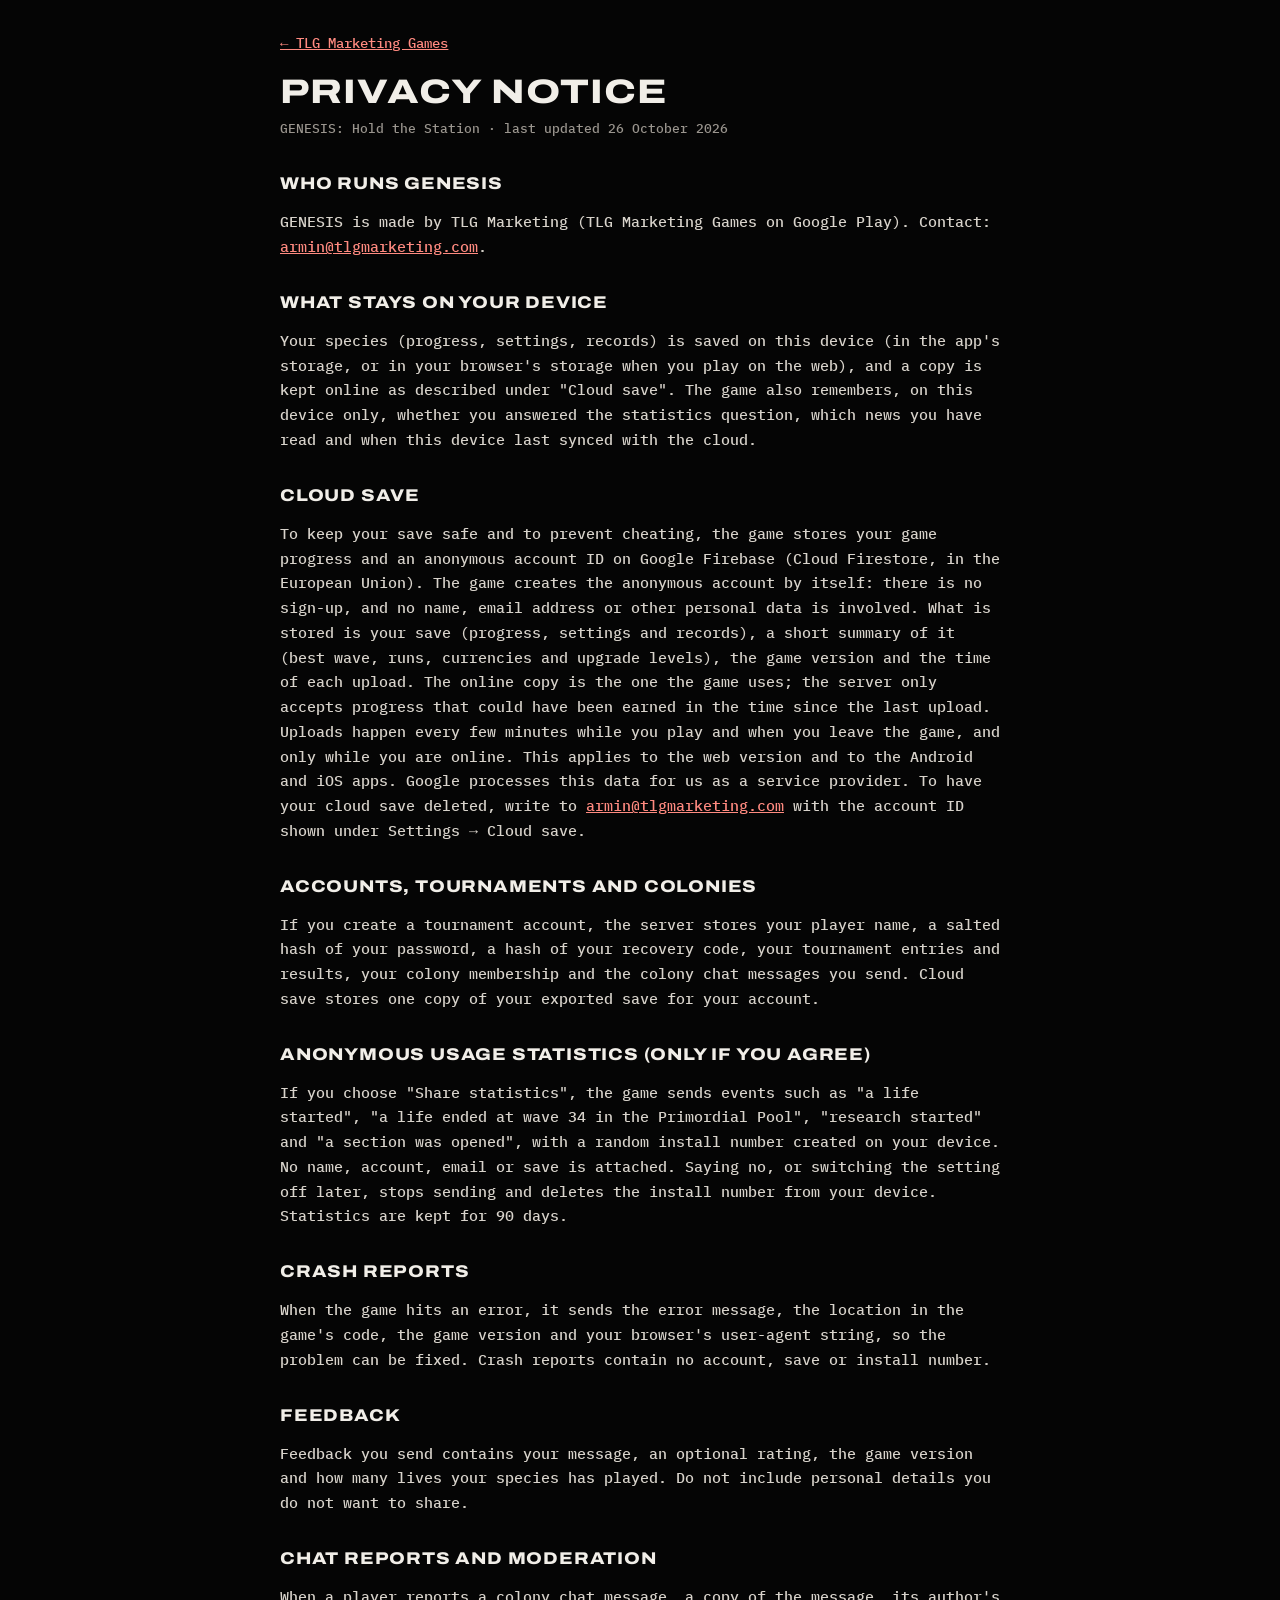
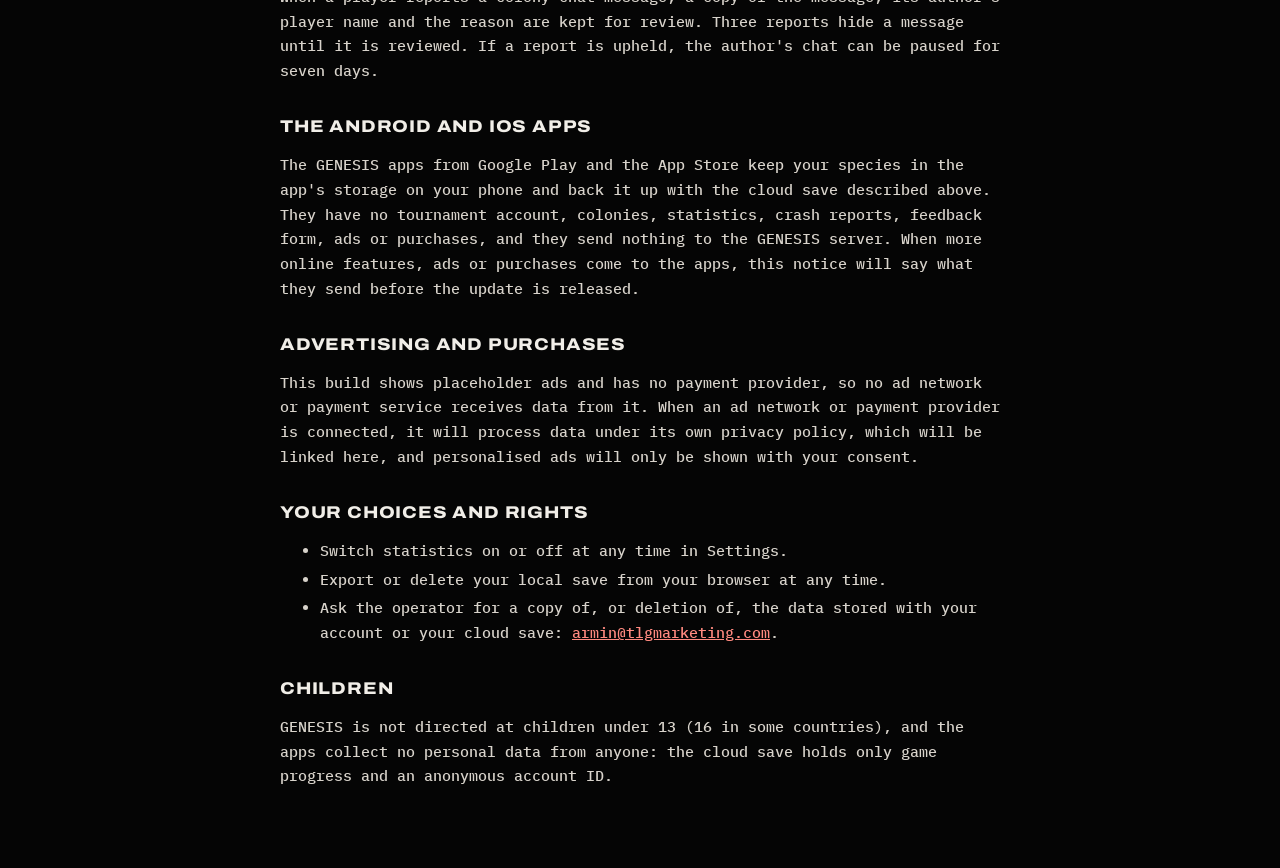
==== genesis/privacy.html @ 769822cd "TLG Marketing Games: GENESIS legal pages Co-Authored-By: Claude Opus 5.5 <noreply@anthropic.com>" ====
<!doctype html>
<html lang="en">
<head>
<meta charset="utf-8">
<meta name="viewport" content="width=device-width,initial-scale=1">
<title>GENESIS · Privacy notice</title>
<link rel="stylesheet" href="legal.css">
</head>
<body>
<main>
<p class="back-link"><a href="../">← TLG Marketing Games</a></p>
<h1>Privacy notice</h1>
<small>GENESIS: Hold the Station · last updated 26 October 2026</small>

<h2>Who runs GENESIS</h2>
<p>GENESIS is made by TLG Marketing (TLG Marketing Games on Google Play). Contact: <a href="mailto:armin@tlgmarketing.com">armin@tlgmarketing.com</a>.</p>

<h2>What stays on your device</h2>
<p>Your species (progress, settings, records) is saved on this device (in the app's storage, or in your browser's storage when you play on the web), and a copy is kept online as described under "Cloud save". The game also remembers, on this device only, whether you answered the statistics question, which news you have read and when this device last synced with the cloud.</p>

<h2>Cloud save</h2>
<p>To keep your save safe and to prevent cheating, the game stores your game progress and an anonymous account ID on Google Firebase (Cloud Firestore, in the European Union). The game creates the anonymous account by itself: there is no sign-up, and no name, email address or other personal data is involved. What is stored is your save (progress, settings and records), a short summary of it (best wave, runs, currencies and upgrade levels), the game version and the time of each upload. The online copy is the one the game uses; the server only accepts progress that could have been earned in the time since the last upload. Uploads happen every few minutes while you play and when you leave the game, and only while you are online. This applies to the web version and to the Android and iOS apps. Google processes this data for us as a service provider. To have your cloud save deleted, write to <a href="mailto:armin@tlgmarketing.com">armin@tlgmarketing.com</a> with the account ID shown under Settings → Cloud save.</p>

<h2>Accounts, tournaments and colonies</h2>
<p>If you create a tournament account, the server stores your player name, a salted hash of your password, a hash of your recovery code, your tournament entries and results, your colony membership and the colony chat messages you send. Cloud save stores one copy of your exported save for your account.</p>

<h2>Anonymous usage statistics (only if you agree)</h2>
<p>If you choose "Share statistics", the game sends events such as "a life started", "a life ended at wave 34 in the Primordial Pool", "research started" and "a section was opened", with a random install number created on your device. No name, account, email or save is attached. Saying no, or switching the setting off later, stops sending and deletes the install number from your device. Statistics are kept for 90 days.</p>

<h2>Crash reports</h2>
<p>When the game hits an error, it sends the error message, the location in the game's code, the game version and your browser's user-agent string, so the problem can be fixed. Crash reports contain no account, save or install number.</p>

<h2>Feedback</h2>
<p>Feedback you send contains your message, an optional rating, the game version and how many lives your species has played. Do not include personal details you do not want to share.</p>

<h2>Chat reports and moderation</h2>
<p>When a player reports a colony chat message, a copy of the message, its author's player name and the reason are kept for review. Three reports hide a message until it is reviewed. If a report is upheld, the author's chat can be paused for seven days.</p>

<h2>The Android and iOS apps</h2>
<p>The GENESIS apps from Google Play and the App Store keep your species in the app's storage on your phone and back it up with the cloud save described above. They have no tournament account, colonies, statistics, crash reports, feedback form, ads or purchases, and they send nothing to the GENESIS server. When more online features, ads or purchases come to the apps, this notice will say what they send before the update is released.</p>

<h2>Advertising and purchases</h2>
<p>This build shows placeholder ads and has no payment provider, so no ad network or payment service receives data from it. When an ad network or payment provider is connected, it will process data under its own privacy policy, which will be linked here, and personalised ads will only be shown with your consent.</p>

<h2>Your choices and rights</h2>
<ul>
<li>Switch statistics on or off at any time in Settings.</li>
<li>Export or delete your local save from your browser at any time.</li>
<li>Ask the operator for a copy of, or deletion of, the data stored with your account or your cloud save: <a href="mailto:armin@tlgmarketing.com">armin@tlgmarketing.com</a>.</li>
</ul>

<h2>Children</h2>
<p>GENESIS is not directed at children under 13 (16 in some countries), and the apps collect no personal data from anyone: the cloud save holds only game progress and an anonymous account ID.</p>
</main>
</body>
</html>
---- genesis/legal.css ----
@font-face{font-family:Archivo;src:url(fonts/archivo-var-latin.woff2) format('woff2');font-weight:100 900;font-stretch:62% 125%}
@font-face{font-family:'IBM Plex Mono';src:url(fonts/plex-mono-500-latin.woff2) format('woff2');font-weight:500}
:root{color-scheme:dark;--red:#e3262c;--bone:#f1eee8;--grey:#9a958e}
body{margin:0;background:#050505;color:#d8d3cb;font:500 15px/1.65 'IBM Plex Mono',monospace}
main{max-width:720px;margin:0 auto;padding:32px 20px 64px}
h1{margin:0 0 6px;font:800 34px/1.1 Archivo,sans-serif;font-stretch:125%;letter-spacing:1px;text-transform:uppercase;color:var(--bone)}
h2{margin:32px 0 8px;font:800 17px/1.3 Archivo,sans-serif;font-stretch:115%;letter-spacing:.8px;text-transform:uppercase;color:var(--bone)}
.draft{margin:18px 0 24px;padding:12px 14px;border:1px solid #3a1416;border-left:3px solid var(--red);background:#120708;color:#f0c9c4}
a{color:#ff8a80}.back-link{margin:0 0 18px;font-size:14px}small{color:var(--grey)}li{margin:4px 0}
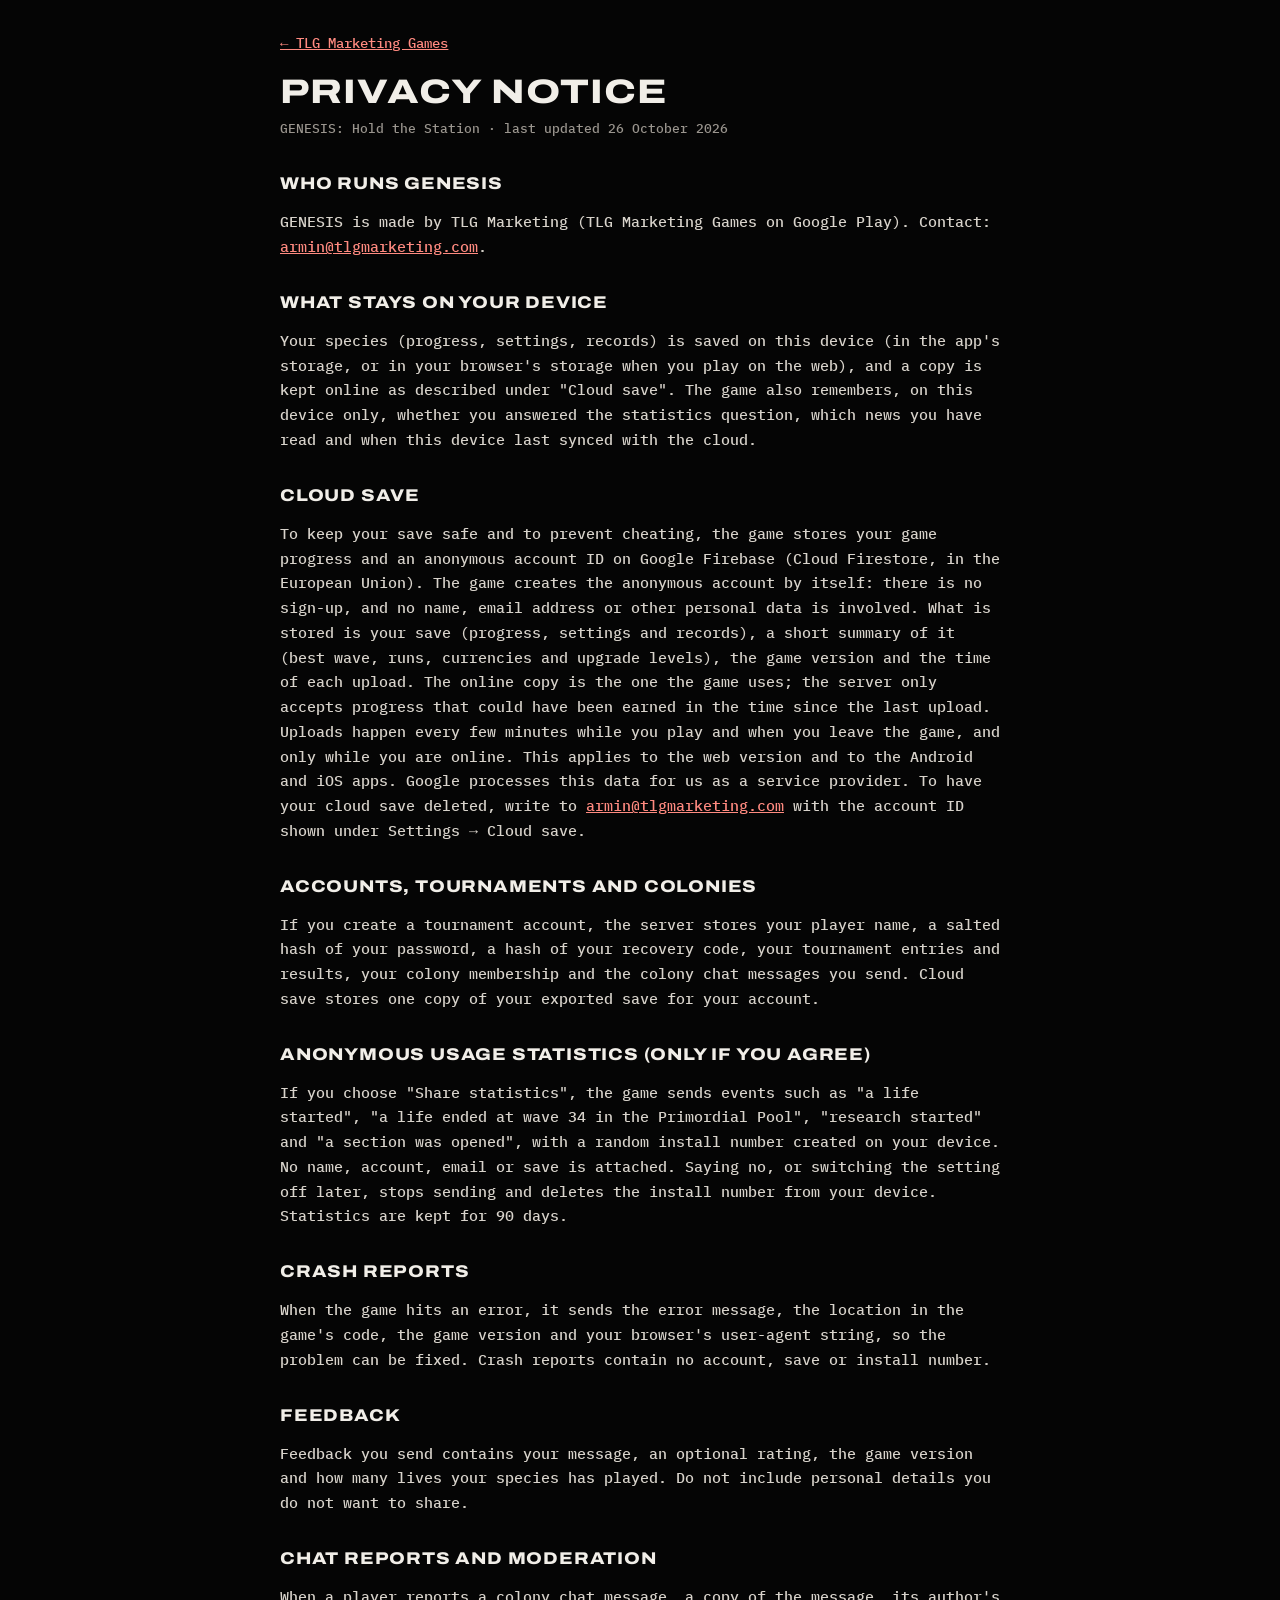
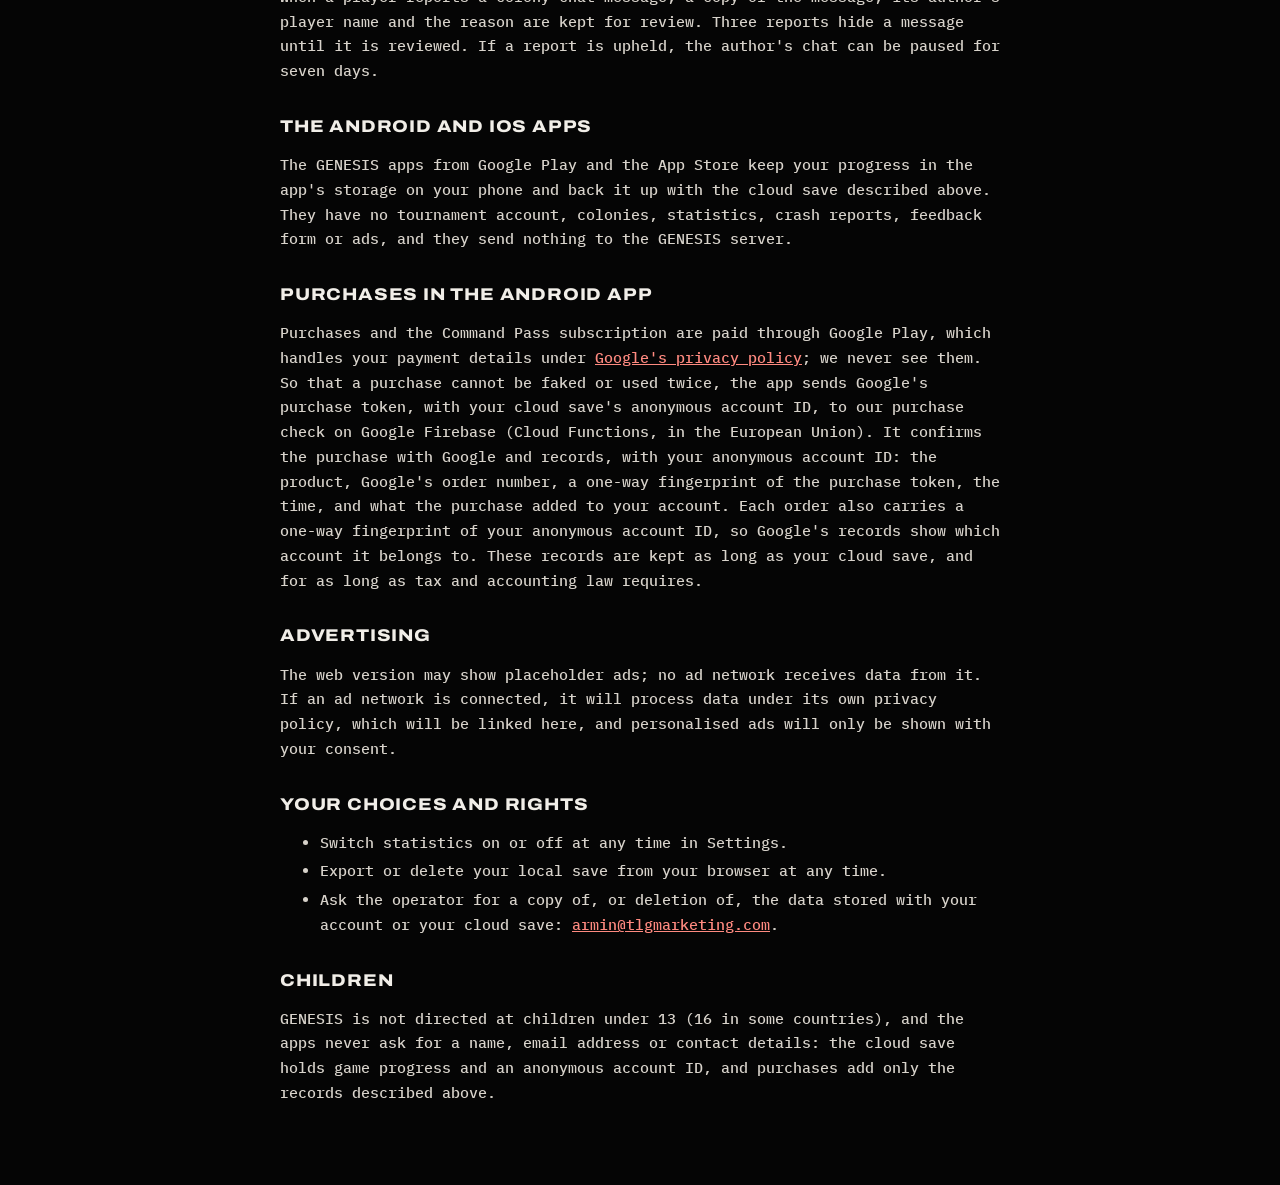
==== commit 5ca2e6e8: "Privacy notice: purchases in the Android app Co-Authored-By: Claude Opus 5.5 <noreply@anthropic.com>" ====
--- a/genesis/privacy.html
+++ b/genesis/privacy.html
@@ -37,10 +37,13 @@
 <p>When a player reports a colony chat message, a copy of the message, its author's player name and the reason are kept for review. Three reports hide a message until it is reviewed. If a report is upheld, the author's chat can be paused for seven days.</p>
 
 <h2>The Android and iOS apps</h2>
-<p>The GENESIS apps from Google Play and the App Store keep your species in the app's storage on your phone and back it up with the cloud save described above. They have no tournament account, colonies, statistics, crash reports, feedback form, ads or purchases, and they send nothing to the GENESIS server. When more online features, ads or purchases come to the apps, this notice will say what they send before the update is released.</p>
+<p>The GENESIS apps from Google Play and the App Store keep your progress in the app's storage on your phone and back it up with the cloud save described above. They have no tournament account, colonies, statistics, crash reports, feedback form or ads, and they send nothing to the GENESIS server.</p>
 
-<h2>Advertising and purchases</h2>
-<p>This build shows placeholder ads and has no payment provider, so no ad network or payment service receives data from it. When an ad network or payment provider is connected, it will process data under its own privacy policy, which will be linked here, and personalised ads will only be shown with your consent.</p>
+<h2>Purchases in the Android app</h2>
+<p>Purchases and the Command Pass subscription are paid through Google Play, which handles your payment details under <a href="https://policies.google.com/privacy">Google's privacy policy</a>; we never see them. So that a purchase cannot be faked or used twice, the app sends Google's purchase token, with your cloud save's anonymous account ID, to our purchase check on Google Firebase (Cloud Functions, in the European Union). It confirms the purchase with Google and records, with your anonymous account ID: the product, Google's order number, a one-way fingerprint of the purchase token, the time, and what the purchase added to your account. Each order also carries a one-way fingerprint of your anonymous account ID, so Google's records show which account it belongs to. These records are kept as long as your cloud save, and for as long as tax and accounting law requires.</p>
+
+<h2>Advertising</h2>
+<p>The web version may show placeholder ads; no ad network receives data from it. If an ad network is connected, it will process data under its own privacy policy, which will be linked here, and personalised ads will only be shown with your consent.</p>
 
 <h2>Your choices and rights</h2>
 <ul>
@@ -50,7 +53,7 @@
 </ul>
 
 <h2>Children</h2>
-<p>GENESIS is not directed at children under 13 (16 in some countries), and the apps collect no personal data from anyone: the cloud save holds only game progress and an anonymous account ID.</p>
+<p>GENESIS is not directed at children under 13 (16 in some countries), and the apps never ask for a name, email address or contact details: the cloud save holds game progress and an anonymous account ID, and purchases add only the records described above.</p>
 </main>
 </body>
 </html>
